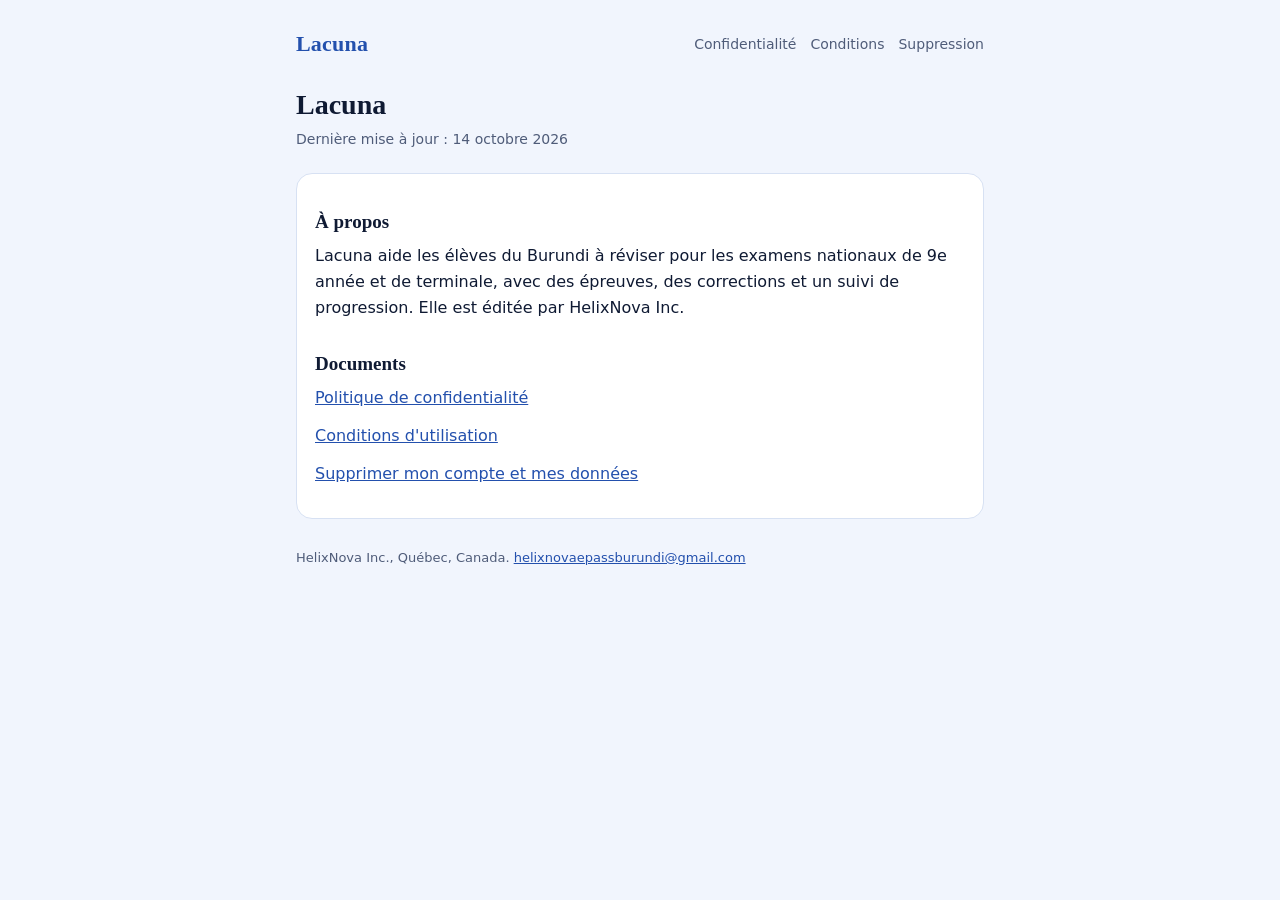
==== index.html @ 1d3e48a1 "Lacuna legal pages" ====
<!doctype html>
<html lang="fr">
<head>
<meta charset="utf-8">
<meta name="viewport" content="width=device-width,initial-scale=1">
<meta name="robots" content="index,follow">
<title>Lacuna - Lacuna</title>
<script>
(function(){
  var d=document.documentElement,q=new URLSearchParams(location.search);
  if(q.get("app")==="1")d.className="app";
  var t=q.get("theme");
  if(t==="dark"||t==="light")d.setAttribute("data-theme",t);
})();
</script>
<link rel="stylesheet" href="style.css">
</head>
<body>
<div class="wrap">
<header class="site"><a class="brand" href="index.html">Lacuna</a><nav><a href="privacy.html">Confidentialité</a><a href="terms.html">Conditions</a><a href="delete-account.html">Suppression</a></nav></header>
<main>
<h1>Lacuna</h1>
<p class="updated">Dernière mise à jour : 14 octobre 2026</p>
<div class="card">
<h2>À propos</h2>
<p>Lacuna aide les élèves du Burundi à réviser pour les examens nationaux de 9e année et de terminale, avec des épreuves, des corrections et un suivi de progression. Elle est éditée par HelixNova Inc.</p>
<h2>Documents</h2>
<p><a href="privacy.html">Politique de confidentialité</a></p>
<p><a href="terms.html">Conditions d'utilisation</a></p>
<p><a href="delete-account.html">Supprimer mon compte et mes données</a></p>
</div>
</main>
<footer>HelixNova Inc., Québec, Canada. <a href="mailto:helixnovaepassburundi@gmail.com">helixnovaepassburundi@gmail.com</a></footer>
</div>
</body>
</html>
---- style.css ----
:root{--bg:#F1F5FD;--surface:#fff;--ink:#0F1A33;--muted:#4F5C79;--primary:#2350AD;--soft:#DCE7FB;--border:#D7E1F3}
@media (prefers-color-scheme:dark){:root:not([data-theme=light]){--bg:#000;--surface:#0C0C0F;--ink:#F3F5FA;--muted:#A9AEBD;--primary:#5F8FF2;--soft:#0D1B3D;--border:#27272F}}
:root[data-theme=dark]{--bg:#000;--surface:#0C0C0F;--ink:#F3F5FA;--muted:#A9AEBD;--primary:#5F8FF2;--soft:#0D1B3D;--border:#27272F}
*{box-sizing:border-box}
html{-webkit-text-size-adjust:100%;background:var(--bg);color-scheme:light dark}
html[data-theme=light]{color-scheme:light}
html[data-theme=dark]{color-scheme:dark}
body{margin:0;background:var(--bg);color:var(--ink);font:16px/1.65 system-ui,-apple-system,"Segoe UI",Roboto,sans-serif}
.wrap{max-width:720px;margin:0 auto;padding:20px 16px 56px}
header.site{display:flex;flex-wrap:wrap;align-items:center;justify-content:space-between;gap:12px;padding:6px 0 18px}
.brand{font-family:Georgia,"Times New Roman",serif;font-weight:700;font-size:22px;color:var(--primary);text-decoration:none;letter-spacing:.2px}
nav a{color:var(--muted);text-decoration:none;font-size:14px;margin-left:14px}
nav a:hover,nav a[aria-current]{color:var(--primary)}
h1{font-family:Georgia,"Times New Roman",serif;font-size:28px;line-height:1.2;margin:8px 0 6px}
h2{font-family:Georgia,"Times New Roman",serif;font-size:19px;line-height:1.3;margin:30px 0 8px}
.updated{color:var(--muted);font-size:14px;margin:0 0 22px}
p{margin:0 0 12px}
a{color:var(--primary)}
.card{background:var(--surface);border:1px solid var(--border);border-radius:16px;padding:6px 18px 18px}
.steps{padding-left:22px}
.steps li{margin:8px 0}
.note{background:var(--soft);border-radius:12px;padding:12px 14px;margin:18px 0}
footer{color:var(--muted);font-size:13px;margin-top:28px}
html.app header.site,html.app footer{display:none}
html.app .wrap{padding-top:8px}
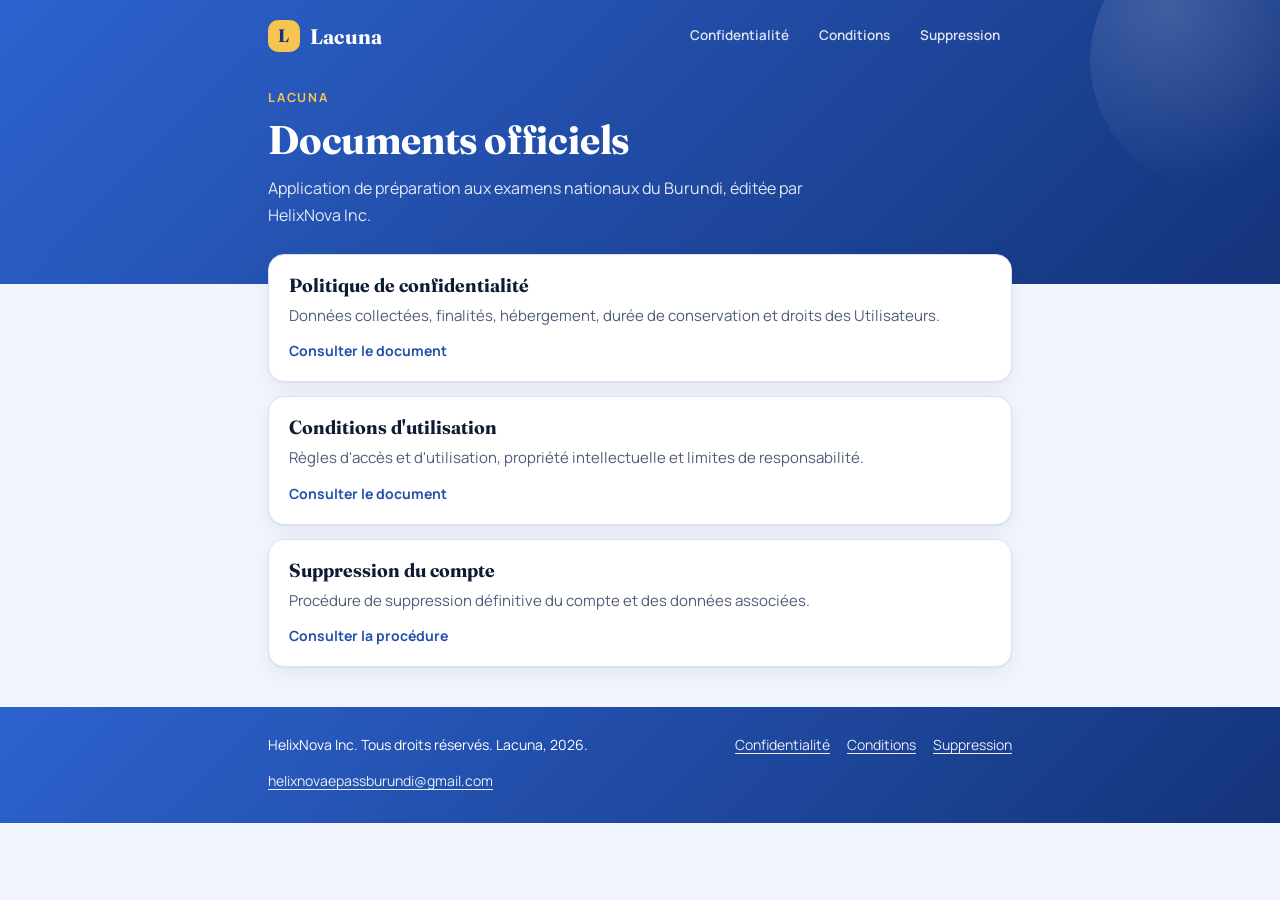
==== commit 92d702cc: "Redesign legal pages" ====
--- a/index.html
+++ b/index.html
@@ -4,7 +4,7 @@
 <meta charset="utf-8">
 <meta name="viewport" content="width=device-width,initial-scale=1">
 <meta name="robots" content="index,follow">
-<title>Lacuna - Lacuna</title>
+<meta name="description" content="Application de préparation aux examens nationaux du Burundi, éditée par HelixNova Inc.">
 <script>
 (function(){
   var d=document.documentElement,q=new URLSearchParams(location.search);
@@ -13,24 +13,28 @@
   if(t==="dark"||t==="light")d.setAttribute("data-theme",t);
 })();
 </script>
+<title>Documents officiels | Lacuna</title>
+<link rel="preload" href="fonts/manrope-400.woff2" as="font" type="font/woff2" crossorigin>
 <link rel="stylesheet" href="style.css">
 </head>
 <body>
-<div class="wrap">
-<header class="site"><a class="brand" href="index.html">Lacuna</a><nav><a href="privacy.html">Confidentialité</a><a href="terms.html">Conditions</a><a href="delete-account.html">Suppression</a></nav></header>
-<main>
-<h1>Lacuna</h1>
-<p class="updated">Dernière mise à jour : 14 octobre 2026</p>
-<div class="card">
-<h2>À propos</h2>
-<p>Lacuna aide les élèves du Burundi à réviser pour les examens nationaux de 9e année et de terminale, avec des épreuves, des corrections et un suivi de progression. Elle est éditée par HelixNova Inc.</p>
-<h2>Documents</h2>
-<p><a href="privacy.html">Politique de confidentialité</a></p>
-<p><a href="terms.html">Conditions d'utilisation</a></p>
-<p><a href="delete-account.html">Supprimer mon compte et mes données</a></p>
+<header class="hero"><div class="wrap">
+<div class="topbar"><a class="brand" href="index.html"><span class="mark">L</span>Lacuna</a><nav><a href="privacy.html">Confidentialité</a><a href="terms.html">Conditions</a><a href="delete-account.html">Suppression</a></nav></div>
+<p class="eyebrow">Lacuna</p>
+<h1>Documents officiels</h1>
+<p class="lead">Application de préparation aux examens nationaux du Burundi, éditée par HelixNova Inc.</p>
+</div></header>
+<main class="wrap">
+<div class="cards">
+<a class="card" href="privacy.html"><b>Politique de confidentialité</b><span>Données collectées, finalités, hébergement, durée de conservation et droits des Utilisateurs.</span><em>Consulter le document</em></a>
+<a class="card" href="terms.html"><b>Conditions d'utilisation</b><span>Règles d'accès et d'utilisation, propriété intellectuelle et limites de responsabilité.</span><em>Consulter le document</em></a>
+<a class="card" href="delete-account.html"><b>Suppression du compte</b><span>Procédure de suppression définitive du compte et des données associées.</span><em>Consulter la procédure</em></a>
 </div>
 </main>
-<footer>HelixNova Inc., Québec, Canada. <a href="mailto:helixnovaepassburundi@gmail.com">helixnovaepassburundi@gmail.com</a></footer>
-</div>
+<footer><div class="wrap">
+<p>HelixNova Inc. Tous droits réservés. Lacuna, 2026.</p>
+<p><a href="privacy.html">Confidentialité</a> <a href="terms.html">Conditions</a> <a href="delete-account.html">Suppression</a></p>
+<p><a href="mailto:helixnovaepassburundi@gmail.com">helixnovaepassburundi@gmail.com</a></p>
+</div></footer>
 </body>
 </html>
--- a/style.css
+++ b/style.css
@@ -1,25 +1,87 @@
-:root{--bg:#F1F5FD;--surface:#fff;--ink:#0F1A33;--muted:#4F5C79;--primary:#2350AD;--soft:#DCE7FB;--border:#D7E1F3}
-@media (prefers-color-scheme:dark){:root:not([data-theme=light]){--bg:#000;--surface:#0C0C0F;--ink:#F3F5FA;--muted:#A9AEBD;--primary:#5F8FF2;--soft:#0D1B3D;--border:#27272F}}
-:root[data-theme=dark]{--bg:#000;--surface:#0C0C0F;--ink:#F3F5FA;--muted:#A9AEBD;--primary:#5F8FF2;--soft:#0D1B3D;--border:#27272F}
+@font-face{font-family:"Fraunces";font-weight:600;font-style:normal;font-display:swap;src:url(fonts/fraunces-600.woff2) format("woff2")}
+@font-face{font-family:"Fraunces";font-weight:700;font-style:normal;font-display:swap;src:url(fonts/fraunces-700.woff2) format("woff2")}
+@font-face{font-family:"Manrope";font-weight:400;font-style:normal;font-display:swap;src:url(fonts/manrope-400.woff2) format("woff2")}
+@font-face{font-family:"Manrope";font-weight:600;font-style:normal;font-display:swap;src:url(fonts/manrope-600.woff2) format("woff2")}
+@font-face{font-family:"Manrope";font-weight:700;font-style:normal;font-display:swap;src:url(fonts/manrope-700.woff2) format("woff2")}
+
+:root{
+  --bg:#F1F5FD;--surface:#FFFFFF;--ink:#0F1A33;--muted:#4F5C79;
+  --primary:#2350AD;--soft:#DCE7FB;--border:#D7E1F3;--gold:#9A6200;--goldsoft:#FAEFD3;
+  --g1:#2D63CF;--g2:#14347A;--shadow:0 1px 2px rgba(15,26,51,.06),0 8px 24px rgba(15,26,51,.06);
+}
+@media (prefers-color-scheme:dark){:root:not([data-theme=light]){
+  --bg:#000;--surface:#0C0C0F;--ink:#F3F5FA;--muted:#A9AEBD;
+  --primary:#7FA5F7;--soft:#0D1B3D;--border:#27272F;--gold:#F5C451;--goldsoft:#2A210B;
+  --g1:#1B3F8F;--g2:#0B1E4A;--shadow:none}}
+:root[data-theme=dark]{
+  --bg:#000;--surface:#0C0C0F;--ink:#F3F5FA;--muted:#A9AEBD;
+  --primary:#7FA5F7;--soft:#0D1B3D;--border:#27272F;--gold:#F5C451;--goldsoft:#2A210B;
+  --g1:#1B3F8F;--g2:#0B1E4A;--shadow:none}
+
 *{box-sizing:border-box}
-html{-webkit-text-size-adjust:100%;background:var(--bg);color-scheme:light dark}
+html{-webkit-text-size-adjust:100%;background:var(--bg);color-scheme:light dark;scroll-behavior:smooth}
 html[data-theme=light]{color-scheme:light}
 html[data-theme=dark]{color-scheme:dark}
-body{margin:0;background:var(--bg);color:var(--ink);font:16px/1.65 system-ui,-apple-system,"Segoe UI",Roboto,sans-serif}
-.wrap{max-width:720px;margin:0 auto;padding:20px 16px 56px}
-header.site{display:flex;flex-wrap:wrap;align-items:center;justify-content:space-between;gap:12px;padding:6px 0 18px}
-.brand{font-family:Georgia,"Times New Roman",serif;font-weight:700;font-size:22px;color:var(--primary);text-decoration:none;letter-spacing:.2px}
-nav a{color:var(--muted);text-decoration:none;font-size:14px;margin-left:14px}
-nav a:hover,nav a[aria-current]{color:var(--primary)}
-h1{font-family:Georgia,"Times New Roman",serif;font-size:28px;line-height:1.2;margin:8px 0 6px}
-h2{font-family:Georgia,"Times New Roman",serif;font-size:19px;line-height:1.3;margin:30px 0 8px}
-.updated{color:var(--muted);font-size:14px;margin:0 0 22px}
-p{margin:0 0 12px}
-a{color:var(--primary)}
-.card{background:var(--surface);border:1px solid var(--border);border-radius:16px;padding:6px 18px 18px}
-.steps{padding-left:22px}
-.steps li{margin:8px 0}
-.note{background:var(--soft);border-radius:12px;padding:12px 14px;margin:18px 0}
-footer{color:var(--muted);font-size:13px;margin-top:28px}
-html.app header.site,html.app footer{display:none}
-html.app .wrap{padding-top:8px}
+body{margin:0;background:var(--bg);color:var(--ink);font:400 16.5px/1.72 "Manrope",system-ui,-apple-system,"Segoe UI",Roboto,sans-serif;
+  -webkit-font-smoothing:antialiased}
+.wrap{max-width:780px;margin:0 auto;padding:0 18px}
+a{color:var(--primary);text-underline-offset:3px}
+
+/* hero */
+.hero{background:linear-gradient(135deg,var(--g1),var(--g2));color:#fff;padding:18px 0 54px;position:relative;overflow:hidden}
+.hero:after{content:"";position:absolute;right:-70px;top:-70px;width:260px;height:260px;border-radius:50%;
+  background:radial-gradient(circle at 30% 30%,rgba(255,255,255,.16),rgba(255,255,255,0) 70%)}
+.topbar{display:flex;align-items:center;justify-content:space-between;flex-wrap:wrap;gap:10px;position:relative;z-index:1}
+.brand{display:inline-flex;align-items:center;gap:10px;color:#fff;text-decoration:none;font:700 21px "Fraunces",Georgia,serif;letter-spacing:.2px}
+.mark{display:inline-grid;place-items:center;width:32px;height:32px;border-radius:10px;background:#F5C451;color:#14347A;font:700 18px "Fraunces",Georgia,serif}
+.topbar nav{display:flex;gap:6px;flex-wrap:wrap}
+.topbar nav a{color:#fff;opacity:.85;text-decoration:none;font-weight:600;font-size:13.5px;padding:6px 12px;border-radius:999px}
+.topbar nav a:hover{opacity:1;background:rgba(255,255,255,.14)}
+.topbar nav a[aria-current]{opacity:1;background:rgba(255,255,255,.2)}
+.eyebrow{margin:34px 0 8px;font-weight:700;font-size:12.5px;letter-spacing:.14em;text-transform:uppercase;color:#F5C451;position:relative;z-index:1}
+.hero h1{margin:0;font:700 clamp(28px,6.4vw,40px)/1.15 "Fraunces",Georgia,serif;letter-spacing:-.2px;position:relative;z-index:1}
+.lead{margin:12px 0 0;max-width:34em;font-size:16px;opacity:.88;position:relative;z-index:1}
+
+/* document sheet */
+main.wrap{position:relative;margin-top:-30px;padding-bottom:40px}
+.meta{display:grid;grid-template-columns:repeat(2,1fr);gap:1px;margin:0 0 26px;background:var(--border);border:1px solid var(--border);border-radius:16px;overflow:hidden;box-shadow:var(--shadow)}
+.meta div{background:var(--surface);padding:12px 16px}
+.meta dt{font-size:11.5px;font-weight:700;letter-spacing:.1em;text-transform:uppercase;color:var(--muted)}
+.meta dd{margin:2px 0 0;font-weight:600;word-break:break-word}
+@media (max-width:340px){.meta{grid-template-columns:1fr}}
+
+.toc{background:var(--surface);border:1px solid var(--border);border-radius:16px;padding:16px 20px 12px;margin-bottom:30px}
+.toc h2{margin:0 0 8px;font:700 13px "Manrope",sans-serif;letter-spacing:.12em;text-transform:uppercase;color:var(--gold)}
+.toc ol{margin:0;padding:0;list-style:none;columns:2;column-gap:28px;counter-reset:t}
+@media (max-width:620px){.toc ol{columns:1}}
+.toc li{counter-increment:t;break-inside:avoid;margin:0 0 6px;font-size:14.5px;line-height:1.45}
+.toc li:before{content:counter(t);display:inline-block;min-width:22px;color:var(--muted);font-weight:700}
+.toc a{text-decoration:none;color:var(--ink)}
+.toc a:hover{color:var(--primary);text-decoration:underline}
+
+.art{background:var(--surface);border:1px solid var(--border);border-radius:16px;padding:20px 22px 10px;margin:0 0 14px;box-shadow:var(--shadow);scroll-margin-top:14px}
+.art h2{display:flex;align-items:center;gap:12px;margin:0 0 12px;font:700 20px/1.3 "Fraunces",Georgia,serif;color:var(--ink)}
+.num{flex:none;display:inline-grid;place-items:center;width:34px;height:34px;border-radius:50%;background:var(--soft);color:var(--primary);font:700 15px "Manrope",sans-serif}
+.lbl{display:block;font:700 11px "Manrope",sans-serif;letter-spacing:.12em;text-transform:uppercase;color:var(--gold);margin:0 0 1px}
+.art p{margin:0 0 13px}
+.step{border-left:3px solid var(--gold);padding-left:14px;font-weight:600}
+
+/* cards on the index page */
+.cards{display:grid;gap:14px;grid-template-columns:1fr}
+.card{display:block;text-decoration:none;color:var(--ink);background:var(--surface);border:1px solid var(--border);border-radius:16px;padding:18px 20px;box-shadow:var(--shadow)}
+.card:hover{border-color:var(--primary)}
+.card b{display:block;font:700 19px "Fraunces",Georgia,serif;margin-bottom:4px}
+.card span{color:var(--muted);font-size:15px}
+.card em{display:block;margin-top:10px;font-style:normal;font-weight:700;font-size:14px;color:var(--primary)}
+
+footer{background:linear-gradient(135deg,var(--g1),var(--g2));color:#fff;padding:26px 0 30px;font-size:14px}
+footer .wrap{display:flex;flex-wrap:wrap;gap:12px 28px;justify-content:space-between}
+footer a{color:#fff;opacity:.9;margin-right:14px}
+footer p a:last-child{margin-right:0}
+footer p{margin:0}
+
+/* inside the app: the app already shows its own header */
+html.app .hero,html.app footer{display:none}
+html.app main.wrap{margin-top:0;padding-top:16px}
+
+@media print{.hero,footer,.toc{display:none}.art{box-shadow:none;break-inside:avoid}body{background:#fff;color:#000}}
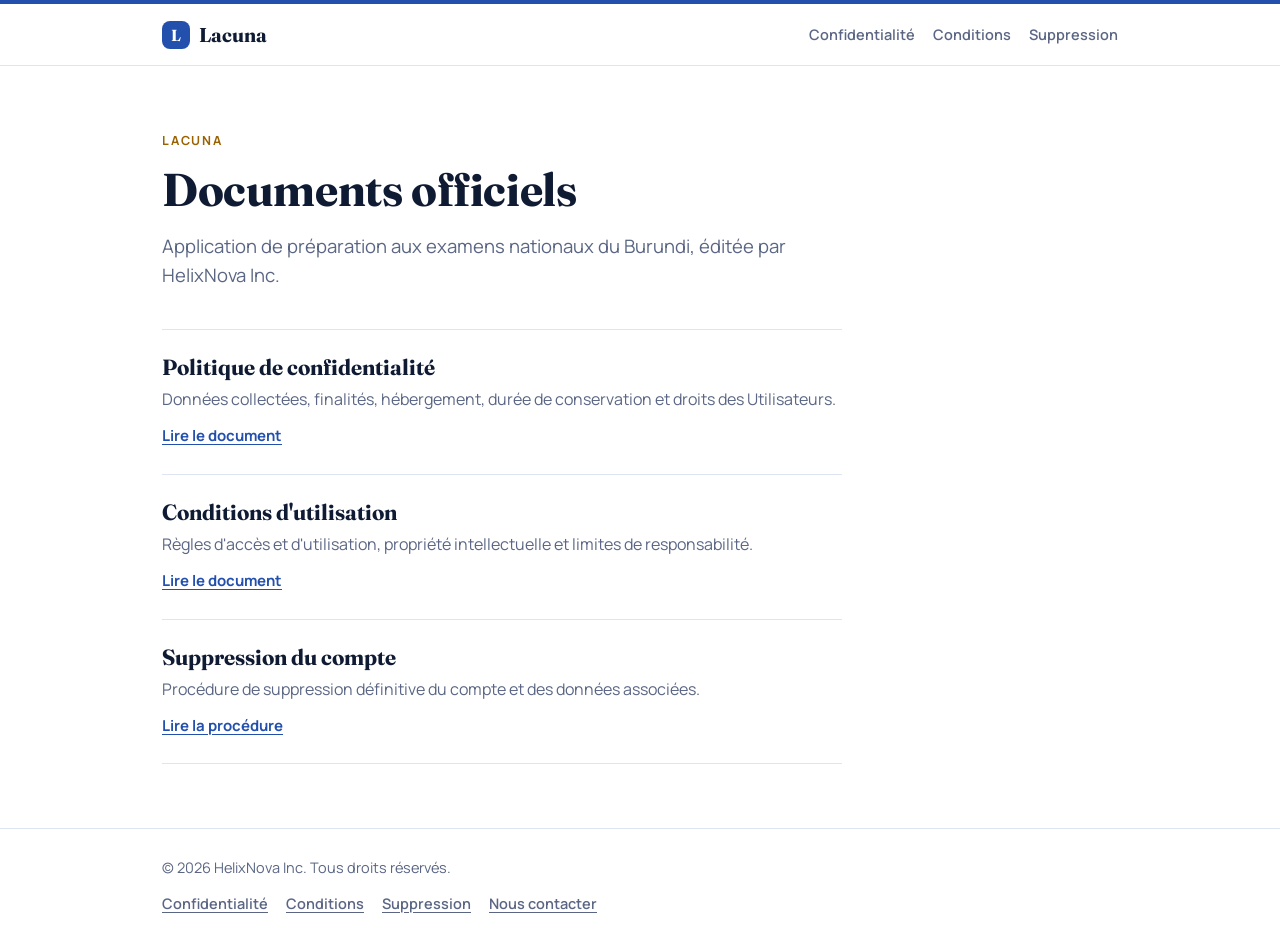
==== commit 133ec532: "Redesign legal pages" ====
--- a/index.html
+++ b/index.html
@@ -18,23 +18,33 @@
 <link rel="stylesheet" href="style.css">
 </head>
 <body>
-<header class="hero"><div class="wrap">
-<div class="topbar"><a class="brand" href="index.html"><span class="mark">L</span>Lacuna</a><nav><a href="privacy.html">Confidentialité</a><a href="terms.html">Conditions</a><a href="delete-account.html">Suppression</a></nav></div>
+<header class="top"><div class="wrap">
+<a class="brand" href="index.html"><span class="mark">L</span>Lacuna</a><nav><a href="privacy.html">Confidentialité</a><a href="terms.html">Conditions</a><a href="delete-account.html">Suppression</a></nav>
+</div></header>
+<main class="wrap"><div class="page">
+<div class="title">
 <p class="eyebrow">Lacuna</p>
 <h1>Documents officiels</h1>
 <p class="lead">Application de préparation aux examens nationaux du Burundi, éditée par HelixNova Inc.</p>
-</div></header>
-<main class="wrap">
-<div class="cards">
-<a class="card" href="privacy.html"><b>Politique de confidentialité</b><span>Données collectées, finalités, hébergement, durée de conservation et droits des Utilisateurs.</span><em>Consulter le document</em></a>
-<a class="card" href="terms.html"><b>Conditions d'utilisation</b><span>Règles d'accès et d'utilisation, propriété intellectuelle et limites de responsabilité.</span><em>Consulter le document</em></a>
-<a class="card" href="delete-account.html"><b>Suppression du compte</b><span>Procédure de suppression définitive du compte et des données associées.</span><em>Consulter la procédure</em></a>
+
 </div>
-</main>
+<div class="docs">
+<a href="privacy.html"><b>Politique de confidentialité</b><span>Données collectées, finalités, hébergement, durée de conservation et droits des Utilisateurs.</span><em>Lire le document</em></a>
+<a href="terms.html"><b>Conditions d'utilisation</b><span>Règles d'accès et d'utilisation, propriété intellectuelle et limites de responsabilité.</span><em>Lire le document</em></a>
+<a href="delete-account.html"><b>Suppression du compte</b><span>Procédure de suppression définitive du compte et des données associées.</span><em>Lire la procédure</em></a>
+</div>
+</div></main>
 <footer><div class="wrap">
-<p>HelixNova Inc. Tous droits réservés. Lacuna, 2026.</p>
-<p><a href="privacy.html">Confidentialité</a> <a href="terms.html">Conditions</a> <a href="delete-account.html">Suppression</a></p>
-<p><a href="mailto:helixnovaepassburundi@gmail.com">helixnovaepassburundi@gmail.com</a></p>
+<p>&copy; <span id="year">2026</span> HelixNova Inc. Tous droits réservés.</p>
+<nav><a href="privacy.html">Confidentialité</a><a href="terms.html">Conditions</a><a href="delete-account.html">Suppression</a><a href="mailto:helixnovaepassburundi@gmail.com?subject=Lacuna">Nous contacter</a></nav>
 </div></footer>
+<script>
+(function(){
+  var y=document.getElementById("year");
+  if(y)y.textContent=new Date().getFullYear();
+  var t=document.querySelector("details.toc");
+  if(t&&window.matchMedia&&window.matchMedia("(min-width:1040px)").matches)t.open=true;
+})();
+</script>
 </body>
 </html>
--- a/style.css
+++ b/style.css
@@ -5,83 +5,97 @@
 @font-face{font-family:"Manrope";font-weight:700;font-style:normal;font-display:swap;src:url(fonts/manrope-700.woff2) format("woff2")}
 
 :root{
-  --bg:#F1F5FD;--surface:#FFFFFF;--ink:#0F1A33;--muted:#4F5C79;
-  --primary:#2350AD;--soft:#DCE7FB;--border:#D7E1F3;--gold:#9A6200;--goldsoft:#FAEFD3;
-  --g1:#2D63CF;--g2:#14347A;--shadow:0 1px 2px rgba(15,26,51,.06),0 8px 24px rgba(15,26,51,.06);
+  --bg:#FFFFFF;--ink:#0F1A33;--muted:#5A6684;--primary:#2350AD;--rule:#DDE4F2;--gold:#9A6200;--tint:#F1F5FD;
 }
 @media (prefers-color-scheme:dark){:root:not([data-theme=light]){
-  --bg:#000;--surface:#0C0C0F;--ink:#F3F5FA;--muted:#A9AEBD;
-  --primary:#7FA5F7;--soft:#0D1B3D;--border:#27272F;--gold:#F5C451;--goldsoft:#2A210B;
-  --g1:#1B3F8F;--g2:#0B1E4A;--shadow:none}}
-:root[data-theme=dark]{
-  --bg:#000;--surface:#0C0C0F;--ink:#F3F5FA;--muted:#A9AEBD;
-  --primary:#7FA5F7;--soft:#0D1B3D;--border:#27272F;--gold:#F5C451;--goldsoft:#2A210B;
-  --g1:#1B3F8F;--g2:#0B1E4A;--shadow:none}
+  --bg:#000;--ink:#F3F5FA;--muted:#A9AEBD;--primary:#7FA5F7;--rule:#27272F;--gold:#F5C451;--tint:#0C0C0F}}
+:root[data-theme=dark]{--bg:#000;--ink:#F3F5FA;--muted:#A9AEBD;--primary:#7FA5F7;--rule:#27272F;--gold:#F5C451;--tint:#0C0C0F}
 
 *{box-sizing:border-box}
 html{-webkit-text-size-adjust:100%;background:var(--bg);color-scheme:light dark;scroll-behavior:smooth}
 html[data-theme=light]{color-scheme:light}
 html[data-theme=dark]{color-scheme:dark}
-body{margin:0;background:var(--bg);color:var(--ink);font:400 16.5px/1.72 "Manrope",system-ui,-apple-system,"Segoe UI",Roboto,sans-serif;
-  -webkit-font-smoothing:antialiased}
-.wrap{max-width:780px;margin:0 auto;padding:0 18px}
-a{color:var(--primary);text-underline-offset:3px}
+body{margin:0;background:var(--bg);color:var(--ink);font:400 17px/1.75 "Manrope",system-ui,-apple-system,"Segoe UI",Roboto,sans-serif;
+  -webkit-font-smoothing:antialiased;overflow-wrap:break-word}
+a{color:var(--primary);text-underline-offset:3px;text-decoration-thickness:1px}
+.wrap{max-width:720px;margin:0 auto;padding:0 22px}
 
-/* hero */
-.hero{background:linear-gradient(135deg,var(--g1),var(--g2));color:#fff;padding:18px 0 54px;position:relative;overflow:hidden}
-.hero:after{content:"";position:absolute;right:-70px;top:-70px;width:260px;height:260px;border-radius:50%;
-  background:radial-gradient(circle at 30% 30%,rgba(255,255,255,.16),rgba(255,255,255,0) 70%)}
-.topbar{display:flex;align-items:center;justify-content:space-between;flex-wrap:wrap;gap:10px;position:relative;z-index:1}
-.brand{display:inline-flex;align-items:center;gap:10px;color:#fff;text-decoration:none;font:700 21px "Fraunces",Georgia,serif;letter-spacing:.2px}
-.mark{display:inline-grid;place-items:center;width:32px;height:32px;border-radius:10px;background:#F5C451;color:#14347A;font:700 18px "Fraunces",Georgia,serif}
-.topbar nav{display:flex;gap:6px;flex-wrap:wrap}
-.topbar nav a{color:#fff;opacity:.85;text-decoration:none;font-weight:600;font-size:13.5px;padding:6px 12px;border-radius:999px}
-.topbar nav a:hover{opacity:1;background:rgba(255,255,255,.14)}
-.topbar nav a[aria-current]{opacity:1;background:rgba(255,255,255,.2)}
-.eyebrow{margin:34px 0 8px;font-weight:700;font-size:12.5px;letter-spacing:.14em;text-transform:uppercase;color:#F5C451;position:relative;z-index:1}
-.hero h1{margin:0;font:700 clamp(28px,6.4vw,40px)/1.15 "Fraunces",Georgia,serif;letter-spacing:-.2px;position:relative;z-index:1}
-.lead{margin:12px 0 0;max-width:34em;font-size:16px;opacity:.88;position:relative;z-index:1}
+/* top bar */
+.top{border-top:4px solid var(--primary);border-bottom:1px solid var(--rule)}
+.top .wrap{display:flex;align-items:center;justify-content:space-between;gap:8px 16px;flex-wrap:wrap;padding-top:14px;padding-bottom:14px}
+.brand{display:inline-flex;align-items:center;gap:9px;color:var(--ink);text-decoration:none;font:700 20px "Fraunces",Georgia,serif}
+.mark{display:inline-grid;place-items:center;width:28px;height:28px;border-radius:8px;background:var(--primary);color:#fff;font:700 16px "Fraunces",Georgia,serif}
+.top nav{display:flex;flex-wrap:wrap;gap:2px 18px}
+.top nav a{color:var(--muted);text-decoration:none;font-weight:600;font-size:14.5px;padding:4px 0}
+.top nav a:hover{color:var(--ink)}
+.top nav a[aria-current]{color:var(--ink);box-shadow:inset 0 -2px 0 var(--primary)}
 
-/* document sheet */
-main.wrap{position:relative;margin-top:-30px;padding-bottom:40px}
-.meta{display:grid;grid-template-columns:repeat(2,1fr);gap:1px;margin:0 0 26px;background:var(--border);border:1px solid var(--border);border-radius:16px;overflow:hidden;box-shadow:var(--shadow)}
-.meta div{background:var(--surface);padding:12px 16px}
-.meta dt{font-size:11.5px;font-weight:700;letter-spacing:.1em;text-transform:uppercase;color:var(--muted)}
-.meta dd{margin:2px 0 0;font-weight:600;word-break:break-word}
-@media (max-width:340px){.meta{grid-template-columns:1fr}}
+/* title */
+.title{padding:44px 0 8px}
+.eyebrow{margin:0 0 12px;font-weight:700;font-size:12.5px;letter-spacing:.14em;text-transform:uppercase;color:var(--gold)}
+h1{margin:0;font:700 clamp(31px,8.4vw,46px)/1.12 "Fraunces",Georgia,serif;letter-spacing:-.4px}
+.lead{margin:16px 0 0;font-size:18.5px;line-height:1.6;color:var(--muted)}
+.updated{margin:22px 0 0;font-size:14.5px;color:var(--muted)}
 
-.toc{background:var(--surface);border:1px solid var(--border);border-radius:16px;padding:16px 20px 12px;margin-bottom:30px}
-.toc h2{margin:0 0 8px;font:700 13px "Manrope",sans-serif;letter-spacing:.12em;text-transform:uppercase;color:var(--gold)}
-.toc ol{margin:0;padding:0;list-style:none;columns:2;column-gap:28px;counter-reset:t}
-@media (max-width:620px){.toc ol{columns:1}}
-.toc li{counter-increment:t;break-inside:avoid;margin:0 0 6px;font-size:14.5px;line-height:1.45}
-.toc li:before{content:counter(t);display:inline-block;min-width:22px;color:var(--muted);font-weight:700}
-.toc a{text-decoration:none;color:var(--ink)}
-.toc a:hover{color:var(--primary);text-decoration:underline}
+/* contents */
+.toc{margin:30px 0 8px;border-top:1px solid var(--rule);border-bottom:1px solid var(--rule)}
+.toc summary{cursor:pointer;list-style:none;padding:16px 0;font-weight:700;font-size:13px;letter-spacing:.12em;text-transform:uppercase;color:var(--ink);display:flex;justify-content:space-between;align-items:center}
+.toc summary::-webkit-details-marker{display:none}
+.toc summary:after{content:"+";font:600 22px/1 "Manrope",sans-serif;color:var(--primary)}
+.toc[open] summary:after{content:"\2212"}
+.toc ol{margin:0;padding:0 0 18px;list-style:none;counter-reset:t}
+.toc li{counter-increment:t;margin:0;border-top:1px solid var(--rule)}
+.toc li:first-child{border-top:0}
+.toc li a{display:flex;gap:14px;padding:10px 0;color:var(--ink);text-decoration:none;font-size:15.5px;line-height:1.4}
+.toc li a:before{content:counter(t);flex:none;min-width:22px;color:var(--gold);font-weight:700}
+.toc li a:hover{color:var(--primary)}
 
-.art{background:var(--surface);border:1px solid var(--border);border-radius:16px;padding:20px 22px 10px;margin:0 0 14px;box-shadow:var(--shadow);scroll-margin-top:14px}
-.art h2{display:flex;align-items:center;gap:12px;margin:0 0 12px;font:700 20px/1.3 "Fraunces",Georgia,serif;color:var(--ink)}
-.num{flex:none;display:inline-grid;place-items:center;width:34px;height:34px;border-radius:50%;background:var(--soft);color:var(--primary);font:700 15px "Manrope",sans-serif}
-.lbl{display:block;font:700 11px "Manrope",sans-serif;letter-spacing:.12em;text-transform:uppercase;color:var(--gold);margin:0 0 1px}
-.art p{margin:0 0 13px}
-.step{border-left:3px solid var(--gold);padding-left:14px;font-weight:600}
+/* text */
+article{padding-bottom:28px}
+section{padding:34px 0 4px;border-top:1px solid var(--rule);margin-top:34px;scroll-margin-top:12px}
+article section:first-of-type{border-top:0;margin-top:20px}
+section h2{margin:0 0 16px;font:700 clamp(22px,5.6vw,27px)/1.25 "Fraunces",Georgia,serif;letter-spacing:-.2px}
+section h2 .n{display:block;margin-bottom:6px;font:700 12px "Manrope",sans-serif;letter-spacing:.14em;text-transform:uppercase;color:var(--gold)}
+section p{margin:0 0 16px}
+.step{border-left:3px solid var(--primary);padding-left:16px;font-weight:600}
+.contact-btn{display:inline-block;margin:2px 0 14px;padding:12px 22px;border-radius:999px;background:var(--primary);color:#fff;text-decoration:none;font-weight:700;font-size:15.5px}
+:root[data-theme=dark] .contact-btn{color:#000}
+@media (prefers-color-scheme:dark){:root:not([data-theme=light]) .contact-btn{color:#000}}
 
-/* cards on the index page */
-.cards{display:grid;gap:14px;grid-template-columns:1fr}
-.card{display:block;text-decoration:none;color:var(--ink);background:var(--surface);border:1px solid var(--border);border-radius:16px;padding:18px 20px;box-shadow:var(--shadow)}
-.card:hover{border-color:var(--primary)}
-.card b{display:block;font:700 19px "Fraunces",Georgia,serif;margin-bottom:4px}
-.card span{color:var(--muted);font-size:15px}
-.card em{display:block;margin-top:10px;font-style:normal;font-weight:700;font-size:14px;color:var(--primary)}
+/* index list */
+.docs{grid-column:1/-1;max-width:680px;margin:30px 0 40px;border-top:1px solid var(--rule)}
+.docs a{display:block;padding:24px 0;border-bottom:1px solid var(--rule);text-decoration:none;color:var(--ink)}
+.docs b{display:block;font:700 22px/1.25 "Fraunces",Georgia,serif;margin-bottom:6px}
+.docs span{display:block;color:var(--muted);font-size:16px;line-height:1.6}
+.docs em{display:inline-block;margin-top:10px;font-style:normal;font-weight:700;font-size:15px;color:var(--primary);text-decoration:underline;text-underline-offset:3px}
 
-footer{background:linear-gradient(135deg,var(--g1),var(--g2));color:#fff;padding:26px 0 30px;font-size:14px}
-footer .wrap{display:flex;flex-wrap:wrap;gap:12px 28px;justify-content:space-between}
-footer a{color:#fff;opacity:.9;margin-right:14px}
-footer p a:last-child{margin-right:0}
+footer{margin-top:24px;border-top:1px solid var(--rule);padding:26px 0 34px;font-size:14.5px;color:var(--muted)}
+footer .wrap{display:flex;flex-direction:column;gap:10px}
 footer p{margin:0}
+footer nav{display:flex;flex-wrap:wrap;gap:6px 18px}
+footer a{color:var(--muted);font-weight:600}
+footer a:hover{color:var(--primary)}
+
+/* desktop: contents as a sticky sidebar */
+@media (min-width:1040px){
+  .wrap{max-width:1000px}
+  .title{padding-top:64px}
+  .page{display:grid;grid-template-columns:250px minmax(0,680px);gap:0 56px;align-items:start}
+  .toc{position:sticky;top:20px;margin-top:20px;border:0}
+  .toc summary{cursor:default;pointer-events:none;padding-top:0}
+  .toc summary:after{content:none}
+  .toc li a{font-size:14.5px;padding:7px 0}
+  .title,.lead{max-width:680px}
+}
+@media (min-width:1040px){.title{grid-column:1/-1}}
+
+/* narrow phones */
+@media (max-width:380px){body{font-size:16.5px}.wrap{padding:0 18px}.top nav{gap:2px 14px}}
 
 /* inside the app: the app already shows its own header */
-html.app .hero,html.app footer{display:none}
-html.app main.wrap{margin-top:0;padding-top:16px}
+html.app .top,html.app footer,html.app .eyebrow,html.app h1,html.app .lead{display:none}
+html.app .title{padding:20px 0 0}
+html.app .updated{margin:0}
+html.app .toc{margin-top:18px}
 
-@media print{.hero,footer,.toc{display:none}.art{box-shadow:none;break-inside:avoid}body{background:#fff;color:#000}}
+@media print{.top,footer,.toc{display:none}body{background:#fff;color:#000}section{break-inside:avoid}}
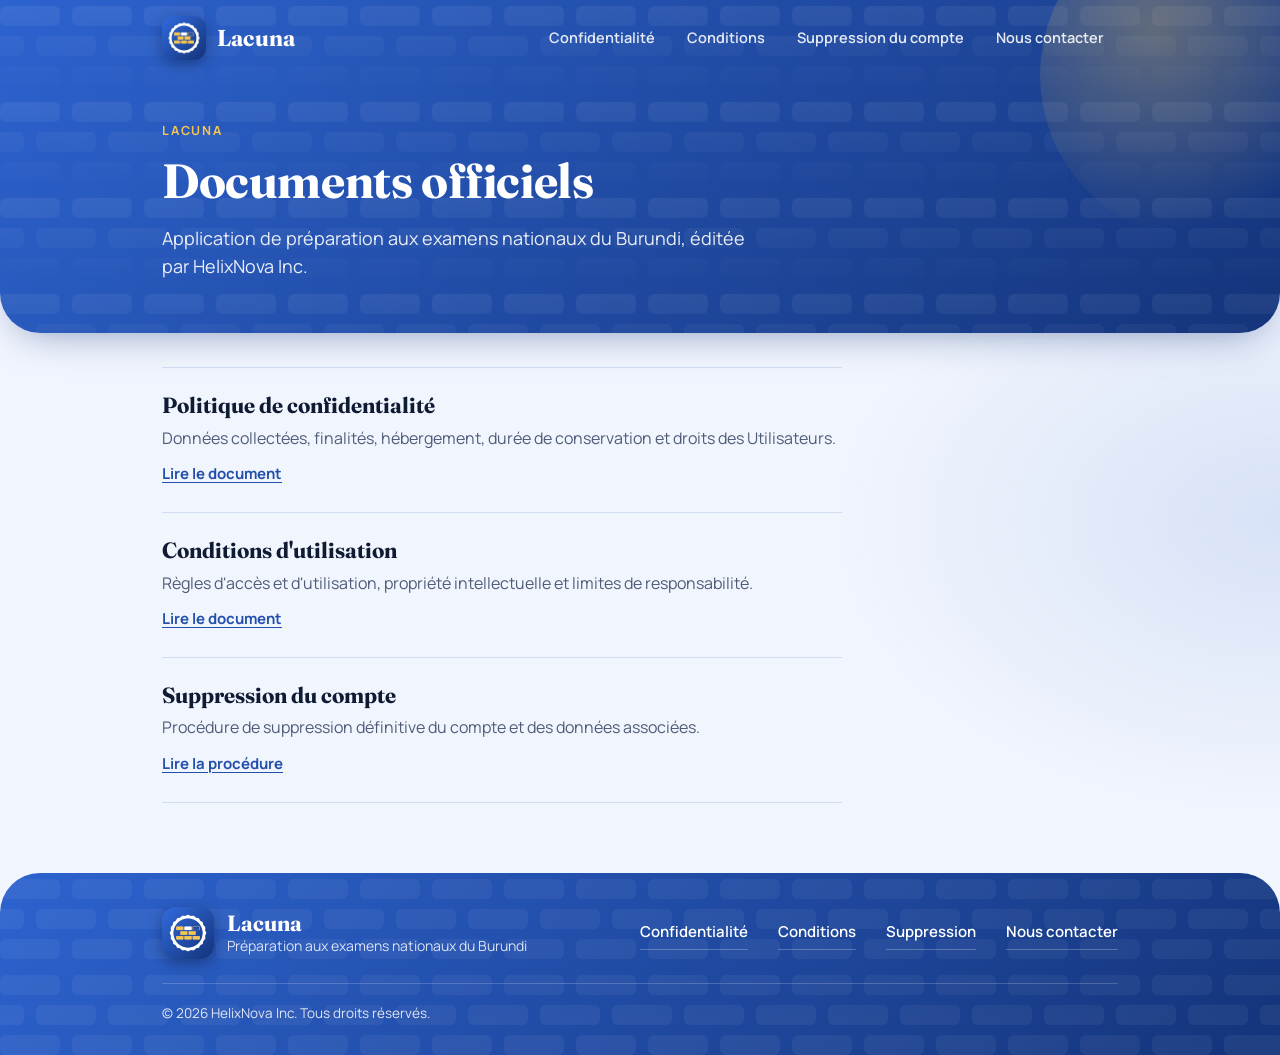
==== commit 5daf2389: "Brand redesign of legal pages" ====
--- a/index.html
+++ b/index.html
@@ -4,30 +4,40 @@
 <meta charset="utf-8">
 <meta name="viewport" content="width=device-width,initial-scale=1">
 <meta name="robots" content="index,follow">
+<meta name="theme-color" content="#14347A">
 <meta name="description" content="Application de préparation aux examens nationaux du Burundi, éditée par HelixNova Inc.">
 <script>
 (function(){
   var d=document.documentElement,q=new URLSearchParams(location.search);
-  if(q.get("app")==="1")d.className="app";
+  d.className="js"+(q.get("app")==="1"?" app":"");
   var t=q.get("theme");
   if(t==="dark"||t==="light")d.setAttribute("data-theme",t);
 })();
 </script>
 <title>Documents officiels | Lacuna</title>
+<link rel="icon" type="image/png" href="favicon.png">
+<link rel="apple-touch-icon" href="apple-touch-icon.png">
 <link rel="preload" href="fonts/manrope-400.woff2" as="font" type="font/woff2" crossorigin>
 <link rel="stylesheet" href="style.css">
 </head>
 <body>
-<header class="top"><div class="wrap">
-<a class="brand" href="index.html"><span class="mark">L</span>Lacuna</a><nav><a href="privacy.html">Confidentialité</a><a href="terms.html">Conditions</a><a href="delete-account.html">Suppression</a></nav>
-</div></header>
-<main class="wrap"><div class="page">
+<header class="hero">
+<div class="hero-bg"></div>
+<div class="wrap in-hero">
+<div class="topbar">
+<a class="brand" href="index.html"><img src="logo.png" width="44" height="44" alt="">Lacuna</a>
+<button class="menu-btn" type="button" aria-expanded="false" aria-controls="menu"><span class="bars"></span><span>Menu</span></button>
+<nav id="menu" class="menu" aria-label="Navigation"><a href="privacy.html">Confidentialité</a><a href="terms.html">Conditions</a><a href="delete-account.html">Suppression du compte</a><a href="mailto:helixnovaepassburundi@gmail.com?subject=Lacuna">Nous contacter</a></nav>
+</div>
 <div class="title">
 <p class="eyebrow">Lacuna</p>
 <h1>Documents officiels</h1>
 <p class="lead">Application de préparation aux examens nationaux du Burundi, éditée par HelixNova Inc.</p>
 
 </div>
+</div>
+</header>
+<main class="wrap"><div class="page">
 <div class="docs">
 <a href="privacy.html"><b>Politique de confidentialité</b><span>Données collectées, finalités, hébergement, durée de conservation et droits des Utilisateurs.</span><em>Lire le document</em></a>
 <a href="terms.html"><b>Conditions d'utilisation</b><span>Règles d'accès et d'utilisation, propriété intellectuelle et limites de responsabilité.</span><em>Lire le document</em></a>
@@ -35,8 +45,9 @@
 </div>
 </div></main>
 <footer><div class="wrap">
-<p>&copy; <span id="year">2026</span> HelixNova Inc. Tous droits réservés.</p>
-<nav><a href="privacy.html">Confidentialité</a><a href="terms.html">Conditions</a><a href="delete-account.html">Suppression</a><a href="mailto:helixnovaepassburundi@gmail.com?subject=Lacuna">Nous contacter</a></nav>
+<div class="f-brand"><img src="logo.png" width="52" height="52" alt=""><div><b>Lacuna</b><span>Préparation aux examens nationaux du Burundi</span></div></div>
+<nav class="f-links" aria-label="Liens"><a href="privacy.html">Confidentialité</a><a href="terms.html">Conditions</a><a href="delete-account.html">Suppression</a><a href="mailto:helixnovaepassburundi@gmail.com?subject=Lacuna">Nous contacter</a></nav>
+<p class="f-copy">&copy; <span id="year">2026</span> HelixNova Inc. Tous droits réservés.</p>
 </div></footer>
 <script>
 (function(){
@@ -44,6 +55,13 @@
   if(y)y.textContent=new Date().getFullYear();
   var t=document.querySelector("details.toc");
   if(t&&window.matchMedia&&window.matchMedia("(min-width:1040px)").matches)t.open=true;
+  var b=document.querySelector(".menu-btn"),m=document.getElementById("menu");
+  if(!b||!m)return;
+  function set(o){m.classList.toggle("open",o);b.setAttribute("aria-expanded",o?"true":"false");}
+  b.addEventListener("click",function(e){e.stopPropagation();set(!m.classList.contains("open"));});
+  document.addEventListener("click",function(e){if(!m.contains(e.target))set(false);});
+  document.addEventListener("keydown",function(e){if(e.key==="Escape")set(false);});
+  m.addEventListener("click",function(e){if(e.target.closest("a"))set(false);});
 })();
 </script>
 </body>
--- a/style.css
+++ b/style.css
@@ -5,46 +5,87 @@
 @font-face{font-family:"Manrope";font-weight:700;font-style:normal;font-display:swap;src:url(fonts/manrope-700.woff2) format("woff2")}
 
 :root{
-  --bg:#FFFFFF;--ink:#0F1A33;--muted:#5A6684;--primary:#2350AD;--rule:#DDE4F2;--gold:#9A6200;--tint:#F1F5FD;
+  --bg:#F1F5FD;--ink:#0F1A33;--muted:#4F5C79;--primary:#2350AD;--rule:#D3DDF1;--gold:#9A6200;--panel:#FFFFFF;
+  --g1:#2D63CF;--g2:#14347A;--wash1:rgba(45,99,207,.13);--wash2:rgba(245,196,81,.16);--pat:.05;
+  --bricks:url("data:image/svg+xml,%3Csvg xmlns=%22http://www.w3.org/2000/svg%22 width=%22144%22 height=%2296%22 viewBox=%220 0 144 96%22%3E%3Cg fill=%22%23000%22%3E%3Crect x=%22-72%22 y=%226%22 width=%2260%22 height=%2220%22 rx=%226%22/%3E%3Crect x=%220%22 y=%226%22 width=%2260%22 height=%2220%22 rx=%226%22/%3E%3Crect x=%2272%22 y=%226%22 width=%2260%22 height=%2220%22 rx=%226%22/%3E%3Crect x=%22144%22 y=%226%22 width=%2260%22 height=%2220%22 rx=%226%22/%3E%3Crect x=%22-36%22 y=%2236%22 width=%2260%22 height=%2220%22 rx=%226%22/%3E%3Crect x=%2236%22 y=%2236%22 width=%2260%22 height=%2220%22 rx=%226%22/%3E%3Crect x=%22108%22 y=%2236%22 width=%2260%22 height=%2220%22 rx=%226%22/%3E%3Crect x=%22180%22 y=%2236%22 width=%2260%22 height=%2220%22 rx=%226%22/%3E%3Crect x=%22-72%22 y=%2266%22 width=%2260%22 height=%2220%22 rx=%226%22/%3E%3Crect x=%220%22 y=%2266%22 width=%2260%22 height=%2220%22 rx=%226%22/%3E%3Crect x=%2272%22 y=%2266%22 width=%2260%22 height=%2220%22 rx=%226%22/%3E%3Crect x=%22144%22 y=%2266%22 width=%2260%22 height=%2220%22 rx=%226%22/%3E%3C/g%3E%3C/svg%3E");
 }
 @media (prefers-color-scheme:dark){:root:not([data-theme=light]){
-  --bg:#000;--ink:#F3F5FA;--muted:#A9AEBD;--primary:#7FA5F7;--rule:#27272F;--gold:#F5C451;--tint:#0C0C0F}}
-:root[data-theme=dark]{--bg:#000;--ink:#F3F5FA;--muted:#A9AEBD;--primary:#7FA5F7;--rule:#27272F;--gold:#F5C451;--tint:#0C0C0F}
+  --bg:#000;--ink:#F3F5FA;--muted:#A9AEBD;--primary:#7FA5F7;--rule:#27272F;--gold:#F5C451;--panel:#0C0C0F;
+  --g1:#1B3F8F;--g2:#0B1E4A;--wash1:rgba(60,110,230,.20);--wash2:rgba(245,196,81,.07);--pat:.07}}
+:root[data-theme=dark]{--bg:#000;--ink:#F3F5FA;--muted:#A9AEBD;--primary:#7FA5F7;--rule:#27272F;--gold:#F5C451;--panel:#0C0C0F;
+  --g1:#1B3F8F;--g2:#0B1E4A;--wash1:rgba(60,110,230,.20);--wash2:rgba(245,196,81,.07);--pat:.07}
 
 *{box-sizing:border-box}
 html{-webkit-text-size-adjust:100%;background:var(--bg);color-scheme:light dark;scroll-behavior:smooth}
 html[data-theme=light]{color-scheme:light}
 html[data-theme=dark]{color-scheme:dark}
-body{margin:0;background:var(--bg);color:var(--ink);font:400 17px/1.75 "Manrope",system-ui,-apple-system,"Segoe UI",Roboto,sans-serif;
-  -webkit-font-smoothing:antialiased;overflow-wrap:break-word}
+body{margin:0;position:relative;min-height:100vh;color:var(--ink);font:400 17px/1.75 "Manrope",system-ui,-apple-system,"Segoe UI",Roboto,sans-serif;
+  -webkit-font-smoothing:antialiased;overflow-wrap:break-word;
+  background:
+    radial-gradient(640px 420px at 100% 520px,var(--wash1),transparent 70%),
+    radial-gradient(560px 420px at 0% 1500px,var(--wash2),transparent 70%),
+    radial-gradient(700px 480px at 100% 2600px,var(--wash1),transparent 70%),
+    var(--bg)}
+/* faint bricks (the motif of the app icon) behind the whole page */
+body:before{content:"";position:fixed;inset:0;z-index:-1;pointer-events:none;background:var(--primary);opacity:var(--pat);
+  -webkit-mask:var(--bricks) 0 0/144px 96px;mask:var(--bricks) 0 0/144px 96px}
 a{color:var(--primary);text-underline-offset:3px;text-decoration-thickness:1px}
 .wrap{max-width:720px;margin:0 auto;padding:0 22px}
+.sr{position:absolute;width:1px;height:1px;overflow:hidden;clip:rect(0 0 0 0);white-space:nowrap}
 
-/* top bar */
-.top{border-top:4px solid var(--primary);border-bottom:1px solid var(--rule)}
-.top .wrap{display:flex;align-items:center;justify-content:space-between;gap:8px 16px;flex-wrap:wrap;padding-top:14px;padding-bottom:14px}
-.brand{display:inline-flex;align-items:center;gap:9px;color:var(--ink);text-decoration:none;font:700 20px "Fraunces",Georgia,serif}
-.mark{display:inline-grid;place-items:center;width:28px;height:28px;border-radius:8px;background:var(--primary);color:#fff;font:700 16px "Fraunces",Georgia,serif}
-.top nav{display:flex;flex-wrap:wrap;gap:2px 18px}
-.top nav a{color:var(--muted);text-decoration:none;font-weight:600;font-size:14.5px;padding:4px 0}
-.top nav a:hover{color:var(--ink)}
-.top nav a[aria-current]{color:var(--ink);box-shadow:inset 0 -2px 0 var(--primary)}
+/* hero: the brand gradient */
+.hero{position:relative;color:#fff;background:linear-gradient(135deg,var(--g1),var(--g2));border-radius:0 0 30px 30px;padding-bottom:40px;box-shadow:0 14px 40px -18px rgba(20,52,122,.55)}
+.hero-bg{position:absolute;inset:0;overflow:hidden;border-radius:inherit;pointer-events:none}
+.hero-bg:before{content:"";position:absolute;inset:0;background:#fff;opacity:.065;-webkit-mask:var(--bricks) 0 0/144px 96px;mask:var(--bricks) 0 0/144px 96px;
+  -webkit-mask-image:linear-gradient(#000,transparent),var(--bricks);-webkit-mask-composite:source-in;mask-image:linear-gradient(#000,transparent),var(--bricks);mask-composite:intersect}
+.hero-bg:after{content:"";position:absolute;right:-90px;top:-90px;width:330px;height:330px;border-radius:50%;
+  background:radial-gradient(circle at 35% 35%,rgba(245,196,81,.32),rgba(245,196,81,0) 68%)}
+.hero .wrap{position:relative;z-index:1}
+.topbar{position:relative;display:flex;align-items:center;justify-content:space-between;gap:12px;padding-top:16px;padding-bottom:6px}
+.brand{display:inline-flex;align-items:center;gap:11px;color:#fff;text-decoration:none;font:700 23px "Fraunces",Georgia,serif;letter-spacing:.2px}
+.brand img{width:44px;height:44px;border-radius:12px;display:block;box-shadow:0 4px 14px rgba(0,0,0,.28)}
+.menu-btn{display:none;align-items:center;gap:10px;height:44px;padding:0 16px;border:1px solid rgba(255,255,255,.35);border-radius:999px;
+  background:rgba(255,255,255,.12);color:#fff;font:700 14.5px "Manrope",sans-serif;cursor:pointer;-webkit-tap-highlight-color:transparent}
+.bars,.bars:before,.bars:after{display:block;width:18px;height:2px;border-radius:2px;background:#fff;transition:transform .2s,opacity .2s}
+.bars{position:relative}
+.bars:before,.bars:after{content:"";position:absolute;left:0}
+.bars:before{top:-6px}.bars:after{top:6px}
+.menu-btn[aria-expanded=true] .bars{background:transparent}
+.menu-btn[aria-expanded=true] .bars:before{transform:translateY(6px) rotate(45deg)}
+.menu-btn[aria-expanded=true] .bars:after{transform:translateY(-6px) rotate(-45deg)}
+.menu{display:flex;gap:4px}
+.menu a{color:#fff;opacity:.88;text-decoration:none;font-weight:600;font-size:14.5px;padding:8px 14px;border-radius:999px}
+.menu a:hover{opacity:1;background:rgba(255,255,255,.14)}
+.menu a[aria-current]{opacity:1;background:rgba(255,255,255,.2)}
 
-/* title */
-.title{padding:44px 0 8px}
-.eyebrow{margin:0 0 12px;font-weight:700;font-size:12.5px;letter-spacing:.14em;text-transform:uppercase;color:var(--gold)}
-h1{margin:0;font:700 clamp(31px,8.4vw,46px)/1.12 "Fraunces",Georgia,serif;letter-spacing:-.4px}
-.lead{margin:16px 0 0;font-size:18.5px;line-height:1.6;color:var(--muted)}
-.updated{margin:22px 0 0;font-size:14.5px;color:var(--muted)}
+.title{padding:38px 0 0}
+.eyebrow{margin:0 0 12px;font-weight:700;font-size:12.5px;letter-spacing:.14em;text-transform:uppercase;color:#F5C451}
+h1{margin:0;font:700 clamp(31px,8.6vw,48px)/1.12 "Fraunces",Georgia,serif;letter-spacing:-.4px}
+.lead{margin:16px 0 0;font-size:18px;line-height:1.6;opacity:.9;max-width:34em}
+.updated{display:inline-block;margin:22px 0 0;padding:6px 14px;border-radius:999px;background:rgba(255,255,255,.14);border:1px solid rgba(255,255,255,.22);font-size:13.5px;font-weight:600}
+
+/* mobile menu: a dropdown panel instead of links glued together */
+@media (max-width:759px){
+  html.js .menu-btn{display:inline-flex}
+  html.js .menu{display:none;position:absolute;left:0;right:0;top:calc(100% + 6px);z-index:20;flex-direction:column;gap:2px;padding:8px;
+    background:var(--panel);border-radius:18px;box-shadow:0 18px 44px rgba(8,18,48,.4);border:1px solid var(--rule)}
+  html.js .menu.open{display:flex}
+  html.js .menu a{color:var(--ink);opacity:1;font-size:16.5px;padding:15px 16px;border-radius:12px;display:flex;align-items:center;gap:12px}
+  html.js .menu a:before{content:"";width:8px;height:8px;border-radius:2px;background:var(--rule)}
+  html.js .menu a[aria-current]{background:var(--rule);color:var(--ink)}
+  html.js .menu a[aria-current]:before{background:var(--gold)}
+  html:not(.js) .menu{flex-wrap:wrap;position:static;margin-top:10px}
+  html:not(.js) .topbar{flex-wrap:wrap}
+}
 
 /* contents */
-.toc{margin:30px 0 8px;border-top:1px solid var(--rule);border-bottom:1px solid var(--rule)}
-.toc summary{cursor:pointer;list-style:none;padding:16px 0;font-weight:700;font-size:13px;letter-spacing:.12em;text-transform:uppercase;color:var(--ink);display:flex;justify-content:space-between;align-items:center}
+.toc{margin:34px 0 6px;border-top:1px solid var(--rule);border-bottom:1px solid var(--rule)}
+.toc summary{cursor:pointer;list-style:none;padding:16px 0;font-weight:700;font-size:13px;letter-spacing:.12em;text-transform:uppercase;display:flex;justify-content:space-between;align-items:center}
 .toc summary::-webkit-details-marker{display:none}
-.toc summary:after{content:"+";font:600 22px/1 "Manrope",sans-serif;color:var(--primary)}
+.toc summary:after{content:"+";font:600 24px/1 "Manrope",sans-serif;color:var(--primary)}
 .toc[open] summary:after{content:"\2212"}
-.toc ol{margin:0;padding:0 0 18px;list-style:none;counter-reset:t}
-.toc li{counter-increment:t;margin:0;border-top:1px solid var(--rule)}
+.toc ol{margin:0;padding:0 0 16px;list-style:none;counter-reset:t}
+.toc li{counter-increment:t;border-top:1px solid var(--rule)}
 .toc li:first-child{border-top:0}
 .toc li a{display:flex;gap:14px;padding:10px 0;color:var(--ink);text-decoration:none;font-size:15.5px;line-height:1.4}
 .toc li a:before{content:counter(t);flex:none;min-width:22px;color:var(--gold);font-weight:700}
@@ -55,47 +96,60 @@
 section{padding:34px 0 4px;border-top:1px solid var(--rule);margin-top:34px;scroll-margin-top:12px}
 article section:first-of-type{border-top:0;margin-top:20px}
 section h2{margin:0 0 16px;font:700 clamp(22px,5.6vw,27px)/1.25 "Fraunces",Georgia,serif;letter-spacing:-.2px}
-section h2 .n{display:block;margin-bottom:6px;font:700 12px "Manrope",sans-serif;letter-spacing:.14em;text-transform:uppercase;color:var(--gold)}
+section h2 .n{display:flex;align-items:center;gap:10px;margin-bottom:8px;font:700 12px "Manrope",sans-serif;letter-spacing:.14em;text-transform:uppercase;color:var(--gold)}
+section h2 .n:after{content:"";height:1px;width:34px;background:var(--gold);opacity:.55}
 section p{margin:0 0 16px}
 .step{border-left:3px solid var(--primary);padding-left:16px;font-weight:600}
-.contact-btn{display:inline-block;margin:2px 0 14px;padding:12px 22px;border-radius:999px;background:var(--primary);color:#fff;text-decoration:none;font-weight:700;font-size:15.5px}
-:root[data-theme=dark] .contact-btn{color:#000}
-@media (prefers-color-scheme:dark){:root:not([data-theme=light]) .contact-btn{color:#000}}
+.contact-btn{display:inline-block;margin:2px 0 14px;padding:13px 24px;border-radius:999px;background:linear-gradient(135deg,var(--g1),var(--g2));color:#fff;text-decoration:none;font-weight:700;font-size:15.5px;box-shadow:0 8px 20px -8px rgba(35,80,173,.7)}
 
 /* index list */
-.docs{grid-column:1/-1;max-width:680px;margin:30px 0 40px;border-top:1px solid var(--rule)}
+.docs{max-width:680px;margin:34px 0 40px;border-top:1px solid var(--rule)}
 .docs a{display:block;padding:24px 0;border-bottom:1px solid var(--rule);text-decoration:none;color:var(--ink)}
 .docs b{display:block;font:700 22px/1.25 "Fraunces",Georgia,serif;margin-bottom:6px}
 .docs span{display:block;color:var(--muted);font-size:16px;line-height:1.6}
 .docs em{display:inline-block;margin-top:10px;font-style:normal;font-weight:700;font-size:15px;color:var(--primary);text-decoration:underline;text-underline-offset:3px}
 
-footer{margin-top:24px;border-top:1px solid var(--rule);padding:26px 0 34px;font-size:14.5px;color:var(--muted)}
-footer .wrap{display:flex;flex-direction:column;gap:10px}
-footer p{margin:0}
-footer nav{display:flex;flex-wrap:wrap;gap:6px 18px}
-footer a{color:var(--muted);font-weight:600}
-footer a:hover{color:var(--primary)}
+/* footer: the brand gradient again */
+footer{position:relative;margin-top:30px;color:#fff;background:linear-gradient(135deg,var(--g1),var(--g2));border-radius:30px 30px 0 0;padding:34px 0 30px;overflow:hidden}
+footer:before{content:"";position:absolute;inset:0;background:#fff;opacity:.05;-webkit-mask:var(--bricks) 0 0/144px 96px;mask:var(--bricks) 0 0/144px 96px;pointer-events:none}
+footer .wrap{position:relative;display:grid;gap:24px}
+.f-brand{display:flex;align-items:center;gap:13px}
+.f-brand img{width:52px;height:52px;border-radius:14px;box-shadow:0 4px 14px rgba(0,0,0,.3)}
+.f-brand b{display:block;font:700 22px "Fraunces",Georgia,serif;line-height:1.2}
+.f-brand span{display:block;font-size:14px;opacity:.82;line-height:1.4}
+.f-links{display:grid;grid-template-columns:1fr 1fr;gap:12px 20px}
+.f-links a{color:#fff;font-weight:600;font-size:15px;text-decoration:none;padding:4px 0;border-bottom:1px solid rgba(255,255,255,.25)}
+.f-links a:hover{border-bottom-color:#F5C451}
+.f-copy{margin:0;padding-top:18px;border-top:1px solid rgba(255,255,255,.22);font-size:13.5px;opacity:.85}
 
+@media (min-width:760px){
+  .hero{border-radius:0 0 40px 40px;padding-bottom:52px}
+  footer{border-radius:40px 40px 0 0}
+  .title{padding-top:54px}
+  .f-links{display:flex;flex-wrap:wrap;gap:8px 30px}
+  footer .wrap{grid-template-columns:1fr auto;align-items:center}
+  .f-copy{grid-column:1/-1}
+}
 /* desktop: contents as a sticky sidebar */
 @media (min-width:1040px){
   .wrap{max-width:1000px}
-  .title{padding-top:64px}
   .page{display:grid;grid-template-columns:250px minmax(0,680px);gap:0 56px;align-items:start}
-  .toc{position:sticky;top:20px;margin-top:20px;border:0}
+  .toc{position:sticky;top:20px;margin-top:34px;border:0}
   .toc summary{cursor:default;pointer-events:none;padding-top:0}
   .toc summary:after{content:none}
   .toc li a{font-size:14.5px;padding:7px 0}
-  .title,.lead{max-width:680px}
+  .docs{grid-column:1/-1}
 }
-@media (min-width:1040px){.title{grid-column:1/-1}}
-
-/* narrow phones */
-@media (max-width:380px){body{font-size:16.5px}.wrap{padding:0 18px}.top nav{gap:2px 14px}}
+@media (max-width:380px){body{font-size:16.5px}.wrap{padding:0 18px}.brand{font-size:21px}.menu-btn{padding:0 13px}}
 
 /* inside the app: the app already shows its own header */
-html.app .top,html.app footer,html.app .eyebrow,html.app h1,html.app .lead{display:none}
-html.app .title{padding:20px 0 0}
-html.app .updated{margin:0}
+html.app{--pat:0}
+html.app body{background:var(--bg)}
+html.app .hero{background:none;box-shadow:none;border-radius:0;padding:0;color:var(--ink)}
+html.app .hero-bg,html.app .topbar,html.app footer,html.app .eyebrow,html.app h1,html.app .lead{display:none}
+html.app .title{padding:20px 22px 0;max-width:720px;margin:0 auto}
+html.app .updated{margin:0;background:none;border:0;padding:0;color:var(--muted)}
+html.app .wrap.in-hero{padding:0}
 html.app .toc{margin-top:18px}
 
-@media print{.top,footer,.toc{display:none}body{background:#fff;color:#000}section{break-inside:avoid}}
+@media print{.hero-bg,.topbar,footer,.toc{display:none}.hero{background:none;color:#000}body{background:#fff;color:#000}body:before{display:none}section{break-inside:avoid}}
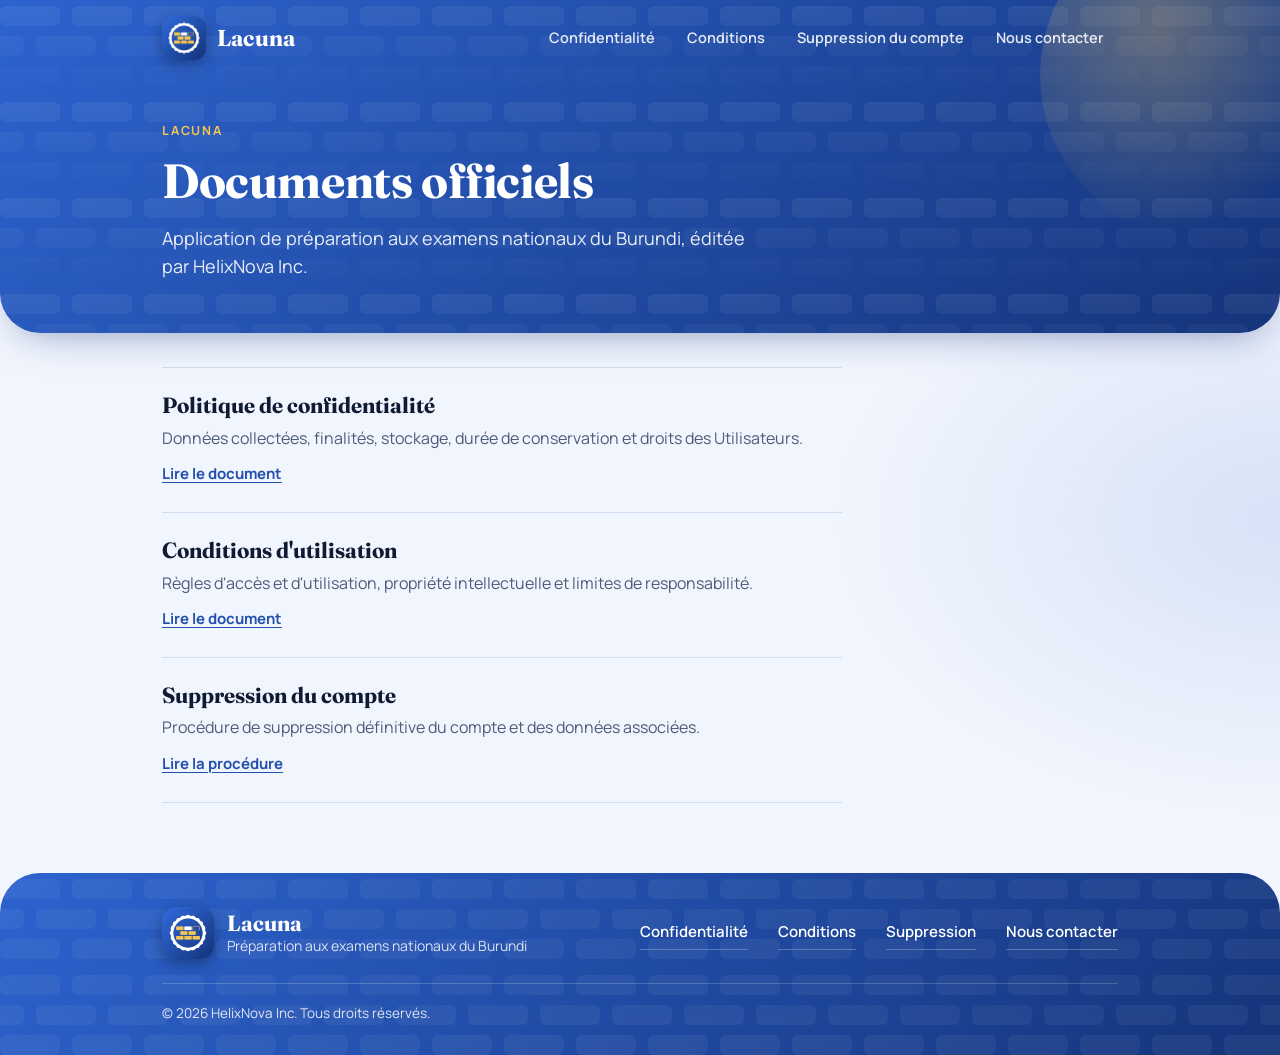
==== commit eb548c4e: "Wording" ====
--- a/index.html
+++ b/index.html
@@ -39,7 +39,7 @@
 </header>
 <main class="wrap"><div class="page">
 <div class="docs">
-<a href="privacy.html"><b>Politique de confidentialité</b><span>Données collectées, finalités, hébergement, durée de conservation et droits des Utilisateurs.</span><em>Lire le document</em></a>
+<a href="privacy.html"><b>Politique de confidentialité</b><span>Données collectées, finalités, stockage, durée de conservation et droits des Utilisateurs.</span><em>Lire le document</em></a>
 <a href="terms.html"><b>Conditions d'utilisation</b><span>Règles d'accès et d'utilisation, propriété intellectuelle et limites de responsabilité.</span><em>Lire le document</em></a>
 <a href="delete-account.html"><b>Suppression du compte</b><span>Procédure de suppression définitive du compte et des données associées.</span><em>Lire la procédure</em></a>
 </div>
@@ -55,6 +55,33 @@
   if(y)y.textContent=new Date().getFullYear();
   var t=document.querySelector("details.toc");
   if(t&&window.matchMedia&&window.matchMedia("(min-width:1040px)").matches)t.open=true;
+    if(document.documentElement.classList.contains("app")){
+    var el=document.createElement("div");el.className="ptr";el.setAttribute("aria-hidden","true");el.innerHTML="<i></i>";document.body.appendChild(el);
+    var y0=null,pull=0,busy=false,MAX=110,GO=70;
+    function show(p){el.style.transition="none";el.style.opacity=Math.min(1,p/40);
+      el.style.transform="translateY("+(p-30)+"px) rotate("+(p*3)+"deg)";}
+    function top(){return (window.pageYOffset||document.documentElement.scrollTop||0)<=0;}
+    window.addEventListener("touchstart",function(e){
+      if(busy||e.touches.length!==1||!top()){y0=null;return;}
+      y0=e.touches[0].clientY;pull=0;},{passive:true});
+    window.addEventListener("touchmove",function(e){
+      if(y0===null||busy)return;
+      var dy=e.touches[0].clientY-y0;
+      if(dy<=0||!top()){if(pull>0){pull=0;el.style.opacity=0;}return;}
+      pull=Math.min(MAX,dy*0.55);
+      if(e.cancelable)e.preventDefault();
+      show(pull);},{passive:false});
+    function end(){
+      if(y0===null)return;y0=null;
+      if(pull>=GO*0.55&&!busy){
+        busy=true;el.classList.add("spin");
+        el.style.transition="transform .2s";el.style.transform="translateY(14px)";el.style.opacity=1;
+        setTimeout(function(){location.reload();},350);
+      }else{el.style.transition="transform .2s,opacity .2s";el.style.transform="translateY(-60px)";el.style.opacity=0;}
+      pull=0;}
+    window.addEventListener("touchend",end,{passive:true});
+    window.addEventListener("touchcancel",end,{passive:true});
+  }
   var b=document.querySelector(".menu-btn"),m=document.getElementById("menu");
   if(!b||!m)return;
   function set(o){m.classList.toggle("open",o);b.setAttribute("aria-expanded",o?"true":"false");}
--- a/style.css
+++ b/style.css
@@ -152,4 +152,13 @@
 html.app .wrap.in-hero{padding:0}
 html.app .toc{margin-top:18px}
 
+/* pull down to refresh (inside the app only) */
+html.app{overscroll-behavior-y:contain}
+.ptr{position:fixed;left:50%;top:0;z-index:50;width:42px;height:42px;margin-left:-21px;border-radius:50%;display:none;align-items:center;justify-content:center;
+  background:var(--panel);border:1px solid var(--rule);box-shadow:0 6px 18px rgba(8,18,48,.25);transform:translateY(-60px);opacity:0;pointer-events:none}
+html.app .ptr{display:flex}
+.ptr i{display:block;width:20px;height:20px;border-radius:50%;border:3px solid var(--rule);border-top-color:var(--primary)}
+.ptr.spin i{animation:ptr-spin .7s linear infinite}
+@keyframes ptr-spin{to{transform:rotate(360deg)}}
+
 @media print{.hero-bg,.topbar,footer,.toc{display:none}.hero{background:none;color:#000}body{background:#fff;color:#000}body:before{display:none}section{break-inside:avoid}}
